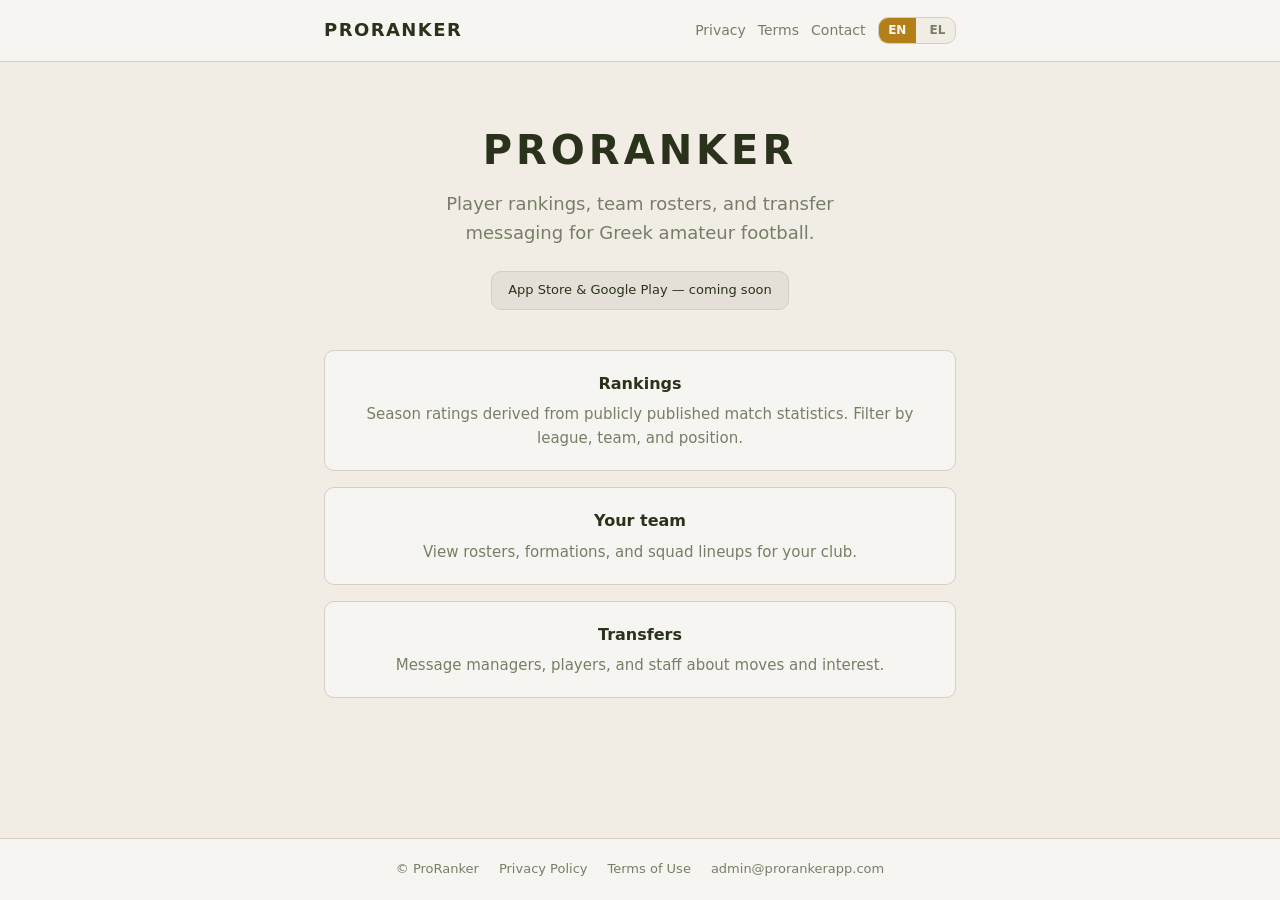
==== index.html @ 72dcf9c2 "Add static landing, privacy policy, and terms for prorankerapp.com. Cookie-free bilingual site style" ====
<!DOCTYPE html>
<html lang="en">
  <head>
    <meta charset="utf-8" />
    <meta name="viewport" content="width=device-width, initial-scale=1" />
    <meta name="description" content="ProRanker — player rankings, team rosters, and transfer messaging for Greek amateur football." />
    <title>ProRanker</title>
    <link rel="stylesheet" href="/assets/styles.css" />
  </head>
  <body>
    <div class="page-wrap">
      <header class="site-header">
        <div class="site-header-inner">
          <a class="wordmark" href="/">PRORANKER</a>
          <nav class="header-nav" aria-label="Site">
            <a href="/privacy">Privacy</a>
            <a href="/terms">Terms</a>
            <a href="mailto:admin@prorankerapp.com">Contact</a>
            <div class="lang-toggle" role="group" aria-label="Language">
              <button type="button" data-lang="en" aria-pressed="false">EN</button>
              <button type="button" data-lang="el" aria-pressed="false">EL</button>
            </div>
          </nav>
        </div>
      </header>

      <main>
        <div lang-block="en" class="hero">
          <h1>PRORANKER</h1>
          <p class="tagline">
            Player rankings, team rosters, and transfer messaging for Greek amateur football.
          </p>
          <span class="badge-coming">App Store &amp; Google Play — coming soon</span>

          <div class="features">
            <div class="feature-card">
              <h2>Rankings</h2>
              <p>
                Season ratings derived from publicly published match statistics. Filter by league,
                team, and position.
              </p>
            </div>
            <div class="feature-card">
              <h2>Your team</h2>
              <p>View rosters, formations, and squad lineups for your club.</p>
            </div>
            <div class="feature-card">
              <h2>Transfers</h2>
              <p>Message managers, players, and staff about moves and interest.</p>
            </div>
          </div>
        </div>

        <div lang-block="el" class="hero">
          <h1>PRORANKER</h1>
          <p class="tagline">
            Κατάταξη ποδοσφαιριστών, ρόστερ ομάδων και μηνύματα μεταγραφών για το ερασιτεχνικό
            ποδόσφαιρο στην Ελλάδα.
          </p>
          <span class="badge-coming">App Store &amp; Google Play — σύντομα</span>

          <div class="features">
            <div class="feature-card">
              <h2>Κατάταξη</h2>
              <p>
                Εποχιακές βαθμολογίες από δημόσια δημοσιευμένα στατιστικά αγώνων. Φίλτρα ανά
                πρωτάθλημα, ομάδα και θέση.
              </p>
            </div>
            <div class="feature-card">
              <h2>Η ομάδα σου</h2>
              <p>Ρόστερ, τακτικές και αρχική ενδεκάδα για τον σύλλογό σου.</p>
            </div>
            <div class="feature-card">
              <h2>Μεταγραφές</h2>
              <p>Μηνύματα με προπονητές, παίκτες και στελέχη για μεταγραφές και ενδιαφέρον.</p>
            </div>
          </div>
        </div>
      </main>

      <footer class="site-footer">
        <div class="site-footer-inner">
          <span lang-block="en">&copy; ProRanker</span>
          <span lang-block="el">&copy; ProRanker</span>
          <a href="/privacy" lang-block="en">Privacy Policy</a>
          <a href="/privacy" lang-block="el">Πολιτική απορρήτου</a>
          <a href="/terms" lang-block="en">Terms of Use</a>
          <a href="/terms" lang-block="el">Όροι χρήσης</a>
          <a href="mailto:admin@prorankerapp.com">admin@prorankerapp.com</a>
        </div>
      </footer>
    </div>
    <script src="/assets/lang.js"></script>
  </body>
</html>
---- assets/styles.css ----
/* ProRanker — tokens from fredric/lib/theme.ts / global.css */

:root {
  --background: hsl(38 33% 92%);
  --foreground: hsl(78 30% 15%);
  --card: hsl(38 25% 96%);
  --card-foreground: hsl(78 30% 15%);
  --primary: hsl(40 75% 40%);
  --primary-foreground: hsl(40 20% 98%);
  --secondary: hsl(38 20% 87%);
  --secondary-foreground: hsl(78 30% 15%);
  --muted: hsl(38 15% 82%);
  --muted-foreground: hsl(78 10% 45%);
  --accent: hsl(35 35% 24%);
  --accent-foreground: hsl(38 40% 96%);
  --border: hsl(38 15% 80%);
  --radius: 0.625rem;
  --max-width: 42rem;
  --font-sans: system-ui, -apple-system, BlinkMacSystemFont, 'Segoe UI', Roboto, sans-serif;
}

@media (prefers-color-scheme: dark) {
  :root {
    --background: hsl(0 0% 5%);
    --foreground: hsl(0 0% 98%);
    --card: hsl(0 0% 10%);
    --card-foreground: hsl(0 0% 98%);
    --primary: hsl(40 90% 50%);
    --primary-foreground: hsl(0 0% 5%);
    --secondary: hsl(0 0% 12%);
    --secondary-foreground: hsl(0 0% 98%);
    --muted: hsl(0 0% 15%);
    --muted-foreground: hsl(0 0% 64%);
    --accent: hsl(35 40% 22%);
    --accent-foreground: hsl(0 0% 98%);
    --border: hsl(0 0% 18%);
  }
}

*,
*::before,
*::after {
  box-sizing: border-box;
}

html {
  font-size: 16px;
  -webkit-text-size-adjust: 100%;
}

body {
  margin: 0;
  min-height: 100vh;
  font-family: var(--font-sans);
  background: var(--background);
  color: var(--foreground);
  line-height: 1.6;
}

a {
  color: var(--primary);
  text-decoration: none;
}

a:hover {
  text-decoration: underline;
}

.site-header {
  border-bottom: 1px solid var(--border);
  background: var(--card);
}

.site-header-inner {
  max-width: var(--max-width);
  margin: 0 auto;
  padding: 1rem 1.25rem;
  display: flex;
  align-items: center;
  justify-content: space-between;
  gap: 1rem;
}

.wordmark {
  font-size: 1.125rem;
  font-weight: 700;
  letter-spacing: 0.08em;
  color: var(--foreground);
  text-decoration: none;
}

.wordmark:hover {
  text-decoration: none;
}

.header-nav {
  display: flex;
  align-items: center;
  gap: 0.75rem;
  flex-wrap: wrap;
}

.header-nav a {
  font-size: 0.875rem;
  color: var(--muted-foreground);
}

.header-nav a:hover {
  color: var(--foreground);
}

.lang-toggle {
  display: flex;
  gap: 0.25rem;
  border: 1px solid var(--border);
  border-radius: var(--radius);
  overflow: hidden;
  background: var(--background);
}

.lang-toggle button {
  font-family: inherit;
  font-size: 0.75rem;
  font-weight: 600;
  padding: 0.35rem 0.6rem;
  border: none;
  background: transparent;
  color: var(--muted-foreground);
  cursor: pointer;
}

.lang-toggle button:hover {
  color: var(--foreground);
}

.lang-toggle button.active {
  background: var(--primary);
  color: var(--primary-foreground);
}

main {
  max-width: var(--max-width);
  margin: 0 auto;
  padding: 2rem 1.25rem 3rem;
}

.hero {
  text-align: center;
  padding: 2rem 0 2.5rem;
}

.hero h1 {
  font-size: 2.5rem;
  font-weight: 700;
  letter-spacing: 0.1em;
  margin: 0 0 1rem;
  line-height: 1.2;
}

.hero .tagline {
  font-size: 1.125rem;
  color: var(--muted-foreground);
  margin: 0 0 1.5rem;
  max-width: 28rem;
  margin-left: auto;
  margin-right: auto;
}

.badge-coming {
  display: inline-block;
  font-size: 0.8125rem;
  font-weight: 500;
  padding: 0.5rem 1rem;
  border-radius: var(--radius);
  border: 1px solid var(--border);
  background: var(--secondary);
  color: var(--secondary-foreground);
}

.features {
  display: grid;
  gap: 1rem;
  margin-top: 2.5rem;
}

.feature-card {
  padding: 1.25rem;
  border-radius: var(--radius);
  border: 1px solid var(--border);
  background: var(--card);
}

.feature-card h2 {
  font-size: 1rem;
  font-weight: 600;
  margin: 0 0 0.35rem;
}

.feature-card p {
  font-size: 0.9375rem;
  color: var(--muted-foreground);
  margin: 0;
}

.legal-page h1 {
  font-size: 1.75rem;
  font-weight: 700;
  margin: 0 0 0.5rem;
}

.legal-meta {
  font-size: 0.875rem;
  color: var(--muted-foreground);
  margin-bottom: 2rem;
}

.legal-page h2 {
  font-size: 1.125rem;
  font-weight: 600;
  margin: 1.75rem 0 0.5rem;
}

.legal-page p,
.legal-page li {
  font-size: 0.9375rem;
  margin: 0 0 0.75rem;
}

.legal-page ul {
  margin: 0 0 0.75rem;
  padding-left: 1.25rem;
}

.legal-page a {
  font-weight: 500;
}

/* Language blocks — toggled by lang.js */
[lang-block] {
  display: none;
}

[lang-block].lang-visible {
  display: block;
}

.site-footer {
  border-top: 1px solid var(--border);
  background: var(--card);
  margin-top: auto;
}

.site-footer-inner {
  max-width: var(--max-width);
  margin: 0 auto;
  padding: 1.25rem;
  font-size: 0.8125rem;
  color: var(--muted-foreground);
  display: flex;
  flex-wrap: wrap;
  gap: 0.5rem 1.25rem;
  align-items: center;
  justify-content: center;
}

.site-footer a {
  color: var(--muted-foreground);
}

.site-footer a:hover {
  color: var(--foreground);
}

.page-wrap {
  display: flex;
  flex-direction: column;
  min-height: 100vh;
}
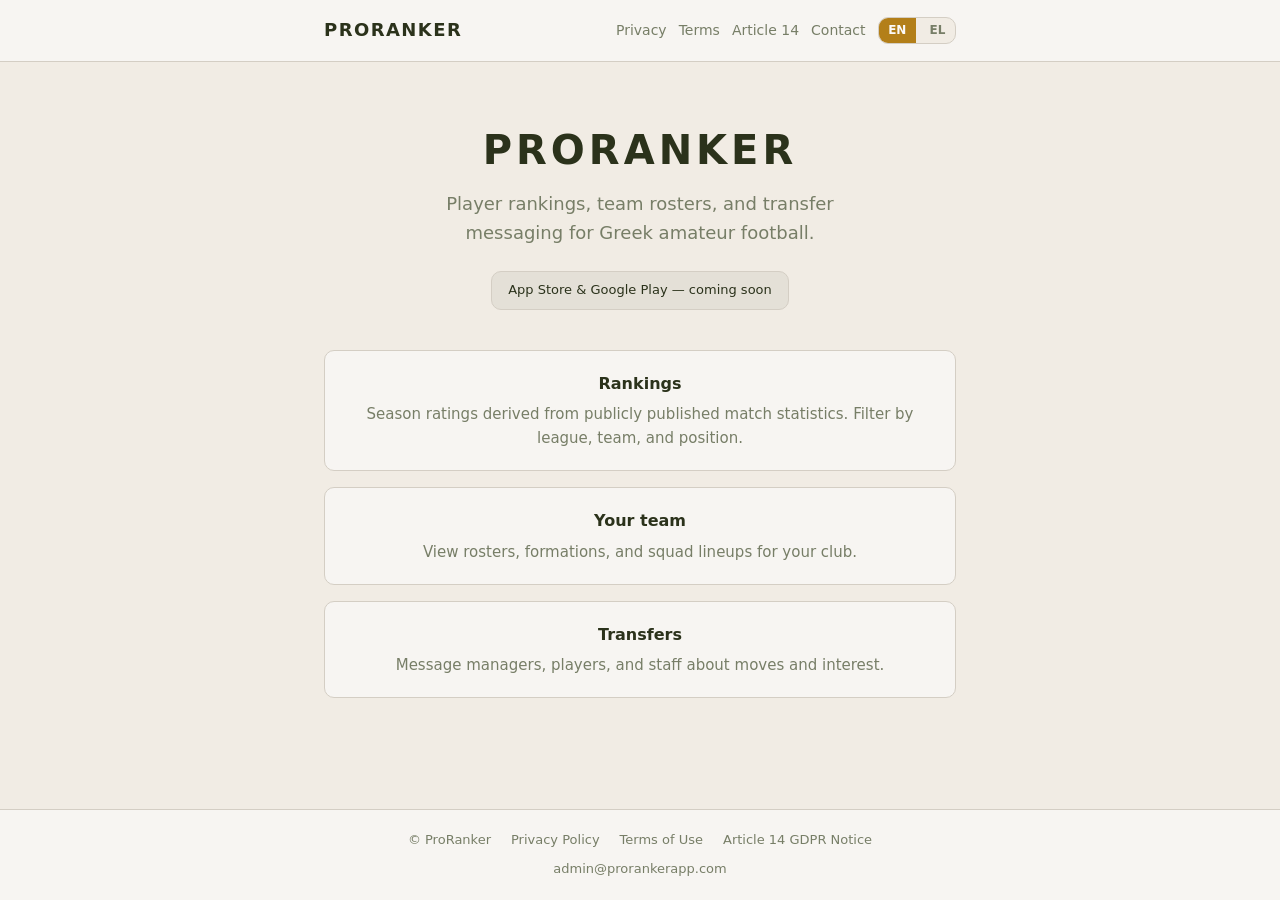
==== commit 211a928d: "Publish the October 16 legal drafts and an Article 14 GDPR notice. Co-authored-by: Cursor <cursorage" ====
--- a/index.html
+++ b/index.html
@@ -15,6 +15,7 @@
           <nav class="header-nav" aria-label="Site">
             <a href="/privacy">Privacy</a>
             <a href="/terms">Terms</a>
+            <a href="/article-14">Article 14</a>
             <a href="mailto:admin@prorankerapp.com">Contact</a>
             <div class="lang-toggle" role="group" aria-label="Language">
               <button type="button" data-lang="en" aria-pressed="false">EN</button>
@@ -87,6 +88,8 @@
           <a href="/privacy" lang-block="el">Πολιτική απορρήτου</a>
           <a href="/terms" lang-block="en">Terms of Use</a>
           <a href="/terms" lang-block="el">Όροι χρήσης</a>
+          <a href="/article-14" lang-block="en">Article 14 GDPR Notice</a>
+          <a href="/article-14" lang-block="el">Ενημέρωση άρθρου 14 ΓΚΠΔ</a>
           <a href="mailto:admin@prorankerapp.com">admin@prorankerapp.com</a>
         </div>
       </footer>
--- a/assets/styles.css
+++ b/assets/styles.css
@@ -220,10 +220,23 @@
   margin: 1.75rem 0 0.5rem;
 }
 
+.legal-page h3 {
+  font-size: 1rem;
+  font-weight: 600;
+  margin: 1.25rem 0 0.4rem;
+}
+
 .legal-page p,
-.legal-page li {
+.legal-page li,
+.legal-page td,
+.legal-page th {
   font-size: 0.9375rem;
   margin: 0 0 0.75rem;
+}
+
+.legal-page td,
+.legal-page th {
+  margin: 0;
 }
 
 .legal-page ul {
@@ -231,6 +244,31 @@
   padding-left: 1.25rem;
 }
 
+.legal-table-wrap {
+  overflow-x: auto;
+  margin: 0 0 1rem;
+}
+
+.legal-page table {
+  width: 100%;
+  min-width: 36rem;
+  border-collapse: collapse;
+  margin: 0;
+}
+
+.legal-page th,
+.legal-page td {
+  border: 1px solid var(--border);
+  padding: 0.5rem 0.6rem;
+  vertical-align: top;
+  text-align: left;
+}
+
+.legal-page th {
+  font-weight: 600;
+  background: var(--card);
+}
+
 .legal-page a {
   font-weight: 500;
 }
@@ -242,6 +280,10 @@
 
 [lang-block].lang-visible {
   display: block;
+}
+
+.site-footer-inner [lang-block].lang-visible {
+  display: inline;
 }
 
 .site-footer {
@@ -276,3 +318,24 @@
   flex-direction: column;
   min-height: 100vh;
 }
+
+/* In-app WebView (?embed=1): drop redundant nav/footer, keep lang toggle clear of the native close button. */
+html.embed .site-header-inner {
+  padding: 0.75rem 4.5rem 0.75rem 1.25rem;
+}
+
+html.embed .header-nav > a {
+  display: none;
+}
+
+html.embed .wordmark {
+  pointer-events: none;
+}
+
+html.embed .site-footer {
+  display: none;
+}
+
+html.embed main.legal-page {
+  padding-top: 1.25rem;
+}
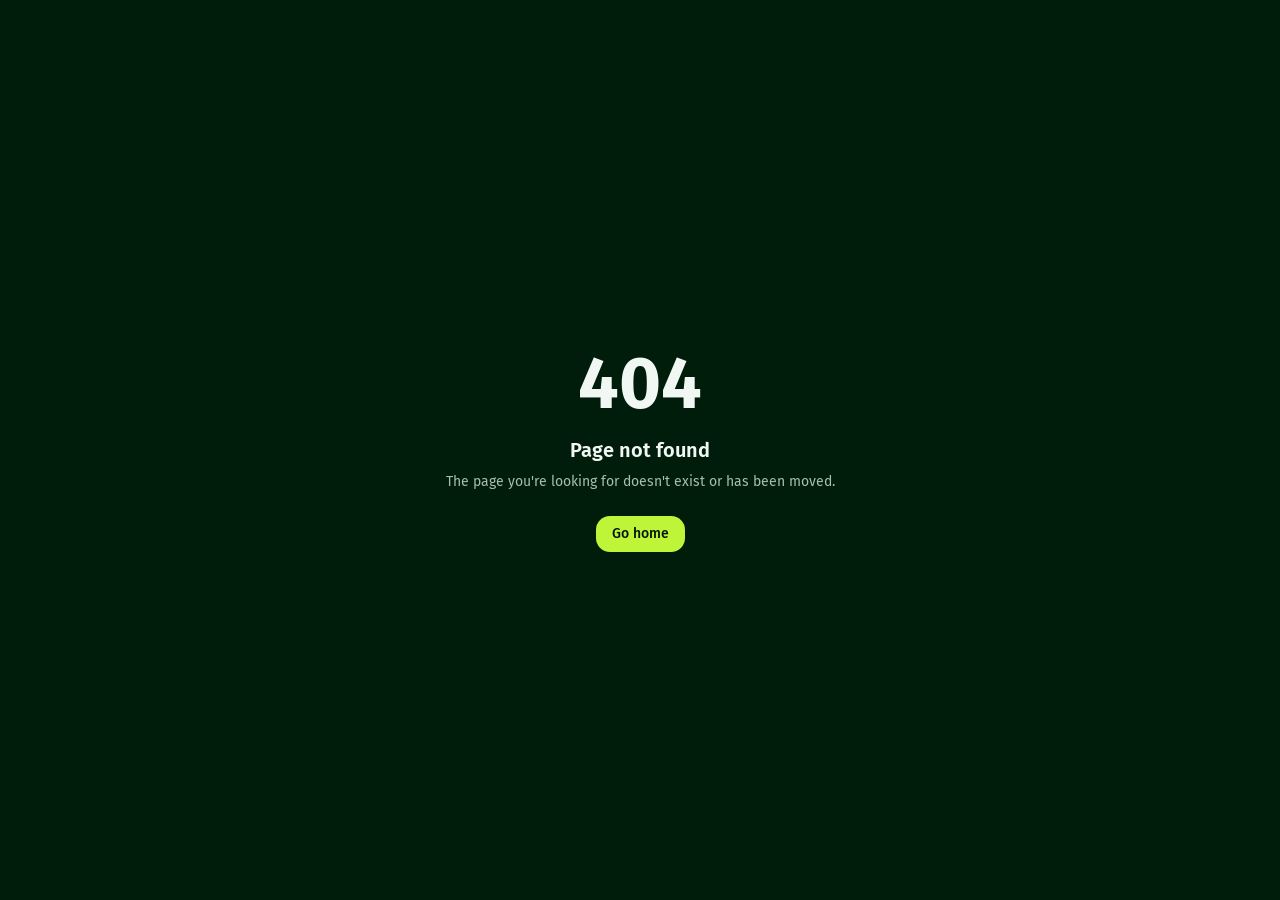
==== commit bacb3400: "Publish the Lovable landing page as the site homepage. Keep the existing legal pages and point the n" ====
--- a/index.html
+++ b/index.html
@@ -1,99 +1 @@
-<!DOCTYPE html>
-<html lang="en">
-  <head>
-    <meta charset="utf-8" />
-    <meta name="viewport" content="width=device-width, initial-scale=1" />
-    <meta name="description" content="ProRanker — player rankings, team rosters, and transfer messaging for Greek amateur football." />
-    <title>ProRanker</title>
-    <link rel="stylesheet" href="/assets/styles.css" />
-  </head>
-  <body>
-    <div class="page-wrap">
-      <header class="site-header">
-        <div class="site-header-inner">
-          <a class="wordmark" href="/">PRORANKER</a>
-          <nav class="header-nav" aria-label="Site">
-            <a href="/privacy">Privacy</a>
-            <a href="/terms">Terms</a>
-            <a href="/article-14">Article 14</a>
-            <a href="mailto:admin@prorankerapp.com">Contact</a>
-            <div class="lang-toggle" role="group" aria-label="Language">
-              <button type="button" data-lang="en" aria-pressed="false">EN</button>
-              <button type="button" data-lang="el" aria-pressed="false">EL</button>
-            </div>
-          </nav>
-        </div>
-      </header>
-
-      <main>
-        <div lang-block="en" class="hero">
-          <h1>PRORANKER</h1>
-          <p class="tagline">
-            Player rankings, team rosters, and transfer messaging for Greek amateur football.
-          </p>
-          <span class="badge-coming">App Store &amp; Google Play — coming soon</span>
-
-          <div class="features">
-            <div class="feature-card">
-              <h2>Rankings</h2>
-              <p>
-                Season ratings derived from publicly published match statistics. Filter by league,
-                team, and position.
-              </p>
-            </div>
-            <div class="feature-card">
-              <h2>Your team</h2>
-              <p>View rosters, formations, and squad lineups for your club.</p>
-            </div>
-            <div class="feature-card">
-              <h2>Transfers</h2>
-              <p>Message managers, players, and staff about moves and interest.</p>
-            </div>
-          </div>
-        </div>
-
-        <div lang-block="el" class="hero">
-          <h1>PRORANKER</h1>
-          <p class="tagline">
-            Κατάταξη ποδοσφαιριστών, ρόστερ ομάδων και μηνύματα μεταγραφών για το ερασιτεχνικό
-            ποδόσφαιρο στην Ελλάδα.
-          </p>
-          <span class="badge-coming">App Store &amp; Google Play — σύντομα</span>
-
-          <div class="features">
-            <div class="feature-card">
-              <h2>Κατάταξη</h2>
-              <p>
-                Εποχιακές βαθμολογίες από δημόσια δημοσιευμένα στατιστικά αγώνων. Φίλτρα ανά
-                πρωτάθλημα, ομάδα και θέση.
-              </p>
-            </div>
-            <div class="feature-card">
-              <h2>Η ομάδα σου</h2>
-              <p>Ρόστερ, τακτικές και αρχική ενδεκάδα για τον σύλλογό σου.</p>
-            </div>
-            <div class="feature-card">
-              <h2>Μεταγραφές</h2>
-              <p>Μηνύματα με προπονητές, παίκτες και στελέχη για μεταγραφές και ενδιαφέρον.</p>
-            </div>
-          </div>
-        </div>
-      </main>
-
-      <footer class="site-footer">
-        <div class="site-footer-inner">
-          <span lang-block="en">&copy; ProRanker</span>
-          <span lang-block="el">&copy; ProRanker</span>
-          <a href="/privacy" lang-block="en">Privacy Policy</a>
-          <a href="/privacy" lang-block="el">Πολιτική απορρήτου</a>
-          <a href="/terms" lang-block="en">Terms of Use</a>
-          <a href="/terms" lang-block="el">Όροι χρήσης</a>
-          <a href="/article-14" lang-block="en">Article 14 GDPR Notice</a>
-          <a href="/article-14" lang-block="el">Ενημέρωση άρθρου 14 ΓΚΠΔ</a>
-          <a href="mailto:admin@prorankerapp.com">admin@prorankerapp.com</a>
-        </div>
-      </footer>
-    </div>
-    <script src="/assets/lang.js"></script>
-  </body>
-</html>
+<!DOCTYPE html><html lang="en"><head><meta charSet="utf-8"/><meta name="viewport" content="width=device-width, initial-scale=1"/><link rel="preload" as="image" href="/pitch/soccer-p-icon.png"/><link rel="preload" as="image" href="/pitch/app-feed.png"/><link rel="preload" as="image" href="/pitch/app-rankings.png"/><link rel="preload" as="image" href="/pitch/app-lineup.png"/><link rel="preload" as="image" href="/pitch/app-player.png"/><link rel="stylesheet" href="/assets/styles-Crj28nYe.css" data-precedence="default"/><link rel="stylesheet" href="https://fonts.googleapis.com/css2?family=Fira+Sans+Condensed:ital,wght@1,200;1,800;1,900&amp;family=Fira+Sans:wght@400;500;700&amp;display=swap" data-precedence="default"/><title>ProRanker — Amateur football, real stats</title><meta name="description" content="ProRanker tracks every amateur footballer&#x27;s progress and stats. Like the manager games we played as kids — in real life."/><meta property="og:title" content="ProRanker — Amateur football, real stats"/><meta property="og:description" content="Player stats, rankings and healthy competition for amateur football."/><meta property="og:type" content="website"/><meta name="twitter:card" content="summary_large_image"/><link rel="modulepreload" href="/assets/index-DscxuThb.js"/><link rel="modulepreload" href="/assets/routes-S9fKz4pt.js"/><link rel="preconnect" href="https://fonts.googleapis.com"/><link rel="icon" type="image/png" href="/favicon.png"/></head><body><!--$--><div lang="el" class="min-h-screen bg-background font-sans text-foreground"><header class="fixed inset-x-0 top-0 z-20 border-b border-border bg-background/80 backdrop-blur"><div class="mx-auto flex max-w-6xl items-center justify-between px-6 py-4"><span class="flex items-center gap-3"><img src="/pitch/soccer-p-icon.png" alt="ProRanker logo" class="h-9 w-9 rounded-[10px] ring-1 ring-white/10 md:h-10 md:w-10"/><span class="font-display text-2xl italic tracking-tight"><span class="font-extralight">PRO</span><span class="font-black">RANKER</span></span></span><nav class="hidden items-center gap-6 text-sm font-bold md:flex" aria-label="Legal"><a href="/terms" class="text-muted-foreground underline-offset-4 transition hover:text-foreground hover:underline">Όροι χρήσης</a><a href="/privacy" class="text-muted-foreground underline-offset-4 transition hover:text-foreground hover:underline">Απόρρητο</a><a href="/article-14" class="text-muted-foreground underline-offset-4 transition hover:text-foreground hover:underline">Άρθρο 14</a><a href="/delete-account" class="text-muted-foreground underline-offset-4 transition hover:text-foreground hover:underline">Διαγραφή λογαριασμού</a><a href="mailto:admin@prorankerapp.com" class="text-muted-foreground underline-offset-4 transition hover:text-foreground hover:underline">Επικοινωνία</a></nav><div class="flex rounded-full border border-border p-1 text-sm font-bold"><button class="rounded-full px-3 py-1 transition bg-primary text-primary-foreground">ΕΛ</button><button class="rounded-full px-3 py-1 transition text-muted-foreground hover:text-foreground">EN</button></div></div></header><section class="pitch-lines relative flex min-h-screen items-center overflow-hidden px-6 pt-24"><video class="pointer-events-none absolute inset-0 h-full w-full object-cover opacity-30" src="/pitch/proranker_background.mp4" autoPlay="" loop="" muted="" playsInline="" aria-hidden="true"></video><div class="pointer-events-none absolute inset-0 backdrop-blur-[4px]" aria-hidden="true"></div><div class="relative mx-auto grid w-full max-w-6xl items-center gap-16 lg:grid-cols-[1.3fr_1fr]"><div><p class="mb-6 text-sm font-bold uppercase tracking-[0.25em] text-primary">Ερασιτεχνικό ποδόσφαιρο. Πραγματικά στατιστικά.</p><h1 class="font-display text-6xl font-black italic leading-[0.95] tracking-tight md:text-8xl"><span class="font-extralight">PRO</span>RANKER,<br/><span class="mt-2 inline-block -rotate-1 bg-primary px-4 text-primary-foreground">γίνε ορατός!</span></h1><p class="mt-12 font-display text-2xl font-black italic">Κατέβασέ το τώρα!</p><div class="mt-4 flex flex-wrap gap-4"><a href="https://apps.apple.com/gr/app/proranker/id6805402063" target="_blank" rel="noreferrer" class="inline-flex items-center gap-3 rounded-2xl border-2 border-foreground/80 px-6 py-3 transition hover:bg-foreground hover:text-background"><svg viewBox="0 0 24 24" class="h-7 w-7 fill-current" aria-hidden="true"><path d="M16.37 12.6c-.02-2.3 1.88-3.4 1.96-3.46-1.07-1.56-2.73-1.77-3.32-1.8-1.41-.14-2.76.83-3.47.83-.72 0-1.82-.81-2.99-.79-1.54.02-2.96.9-3.75 2.27-1.6 2.78-.41 6.9 1.15 9.15.76 1.1 1.67 2.34 2.86 2.3 1.15-.05 1.58-.74 2.97-.74 1.38 0 1.77.74 2.98.72 1.23-.02 2.01-1.12 2.76-2.23.87-1.28 1.23-2.52 1.25-2.58-.03-.01-2.39-.92-2.4-3.67zM14.1 5.86c.63-.77 1.06-1.83.94-2.89-.91.04-2.02.61-2.67 1.37-.58.67-1.1 1.76-.96 2.8 1.02.08 2.06-.52 2.69-1.28z"></path></svg><span class="text-left leading-tight"><span class="block text-xs">Download on the</span><span class="block text-lg font-bold">App Store</span></span></a><a href="https://play.google.com/store/apps/details?id=com.proranker.app" target="_blank" rel="noreferrer" class="inline-flex items-center gap-3 rounded-2xl border-2 border-foreground/80 px-6 py-3 transition hover:bg-foreground hover:text-background"><svg viewBox="0 0 24 24" class="h-7 w-7 fill-current" aria-hidden="true"><path d="M3.6 2.3c-.3.3-.4.7-.4 1.2v17c0 .5.1.9.4 1.2l9.5-9.7-9.5-9.7zm10.6 10.8 2.6 2.7-11.3 6.4 8.7-9.1zm0-2.2L5.5 1.8l11.3 6.4-2.6 2.7zm3.9-2 3 1.7c.9.5.9 1.3 0 1.8l-3 1.7-2.8-2.6 2.8-2.6z"></path></svg><span class="text-left leading-tight"><span class="block text-xs">Get it on</span><span class="block text-lg font-bold">Google Play</span></span></a></div></div><div class="animate-float relative mx-auto w-64 md:w-80"><div class="[filter:drop-shadow(0_2rem_3rem_oklch(0.9_0.21_125/0.25))]"><div class="relative rounded-[3rem] bg-phone p-2.5 shadow-2xl ring-1 ring-white/15"><div class="absolute -left-0.5 top-24 h-8 w-1 rounded-l-md bg-phone-edge"></div><div class="absolute -left-0.5 top-36 h-12 w-1 rounded-l-md bg-phone-edge"></div><div class="absolute -left-0.5 top-52 h-12 w-1 rounded-l-md bg-phone-edge"></div><div class="absolute -right-0.5 top-40 h-16 w-1 rounded-r-md bg-phone-edge"></div><div class="relative overflow-hidden rounded-[2.3rem] bg-phone"><img src="/pitch/app-feed.png" alt="ProRanker screen 1" class="aspect-[9/19] w-full object-cover transition-opacity duration-700 opacity-100"/><img src="/pitch/app-rankings.png" alt="ProRanker screen 2" class="aspect-[9/19] w-full object-cover transition-opacity duration-700 absolute inset-0 opacity-0"/><img src="/pitch/app-lineup.png" alt="ProRanker screen 3" class="aspect-[9/19] w-full object-cover transition-opacity duration-700 absolute inset-0 opacity-0"/><img src="/pitch/app-player.png" alt="ProRanker screen 4" class="aspect-[9/19] w-full object-cover transition-opacity duration-700 absolute inset-0 opacity-0"/><div class="absolute left-1/2 top-2.5 h-5 w-24 -translate-x-1/2 rounded-full bg-phone ring-1 ring-white/5"></div><div class="pointer-events-none absolute inset-0 rounded-[2.3rem] bg-gradient-to-br from-white/15 via-transparent to-transparent"></div></div></div></div><div class="mt-6 flex justify-center gap-2"><span class="h-1.5 rounded-full transition-all duration-500 w-6 bg-primary"></span><span class="h-1.5 rounded-full transition-all duration-500 w-1.5 bg-muted-foreground/40"></span><span class="h-1.5 rounded-full transition-all duration-500 w-1.5 bg-muted-foreground/40"></span><span class="h-1.5 rounded-full transition-all duration-500 w-1.5 bg-muted-foreground/40"></span></div></div></div></section><section class="px-6 py-28"><div class="mx-auto grid max-w-6xl gap-16 md:grid-cols-[1fr_1.4fr]"><div><h2 class="font-display text-5xl font-black italic">Τι είναι το ProRanker</h2><div class="mt-10 flex items-end gap-3"><span class="font-display text-9xl font-black italic leading-none text-primary">10</span><span class="pb-4 font-bold uppercase tracking-widest text-muted-foreground">χρόνια όραμα</span></div></div><div class="space-y-6 text-lg leading-relaxed text-muted-foreground"><p class="text-2xl font-medium text-foreground">Το ProRanker γεννήθηκε από το πάθος για το ερασιτεχνικό ποδόσφαιρο.</p><p class="">Πριν ακριβώς 10 χρόνια ο Δημήτρης Τζαβέλας είχε οραματιστεί μια εφαρμογή, η οποία θα μπορούσε να αντικατοπτρίσει την πρόοδο και τα στατιστικά του κάθε παίκτη και θα δημιουργούσε έναν υγιή και γόνιμο ανταγωνισμό σε αυτές τις κατηγορίες.</p><p class="">Σκοπός της είναι να υπάρξουν διάλογος και ανοιχτή επικοινωνία γύρω από τα δεδομένα κάθε παίκτη, με σκοπό την πρόοδο και την εξέλιξή του.</p><blockquote class="border-l-4 border-primary pl-6 font-display text-3xl font-extrabold italic text-foreground">“<!-- -->Κάτι σαν το manager που παίζαμε μικροί αλλά στη πραγματική ζωή.<!-- -->”<footer class="mt-3 font-sans text-base font-medium not-italic text-primary">— Δημήτρης Τζαβέλας</footer></blockquote></div></div></section><section class="border-t border-border bg-card px-6 py-28"><div class="mx-auto max-w-6xl"><h2 class="font-display text-5xl font-black italic">Η εφαρμογή</h2><div class="mt-14 flex snap-x gap-8 overflow-x-auto pb-6"><figure class="w-64 shrink-0 snap-start md:w-72"><div class="relative rounded-[3rem] bg-phone p-2.5 shadow-2xl ring-1 ring-white/15"><div class="absolute -left-0.5 top-24 h-8 w-1 rounded-l-md bg-phone-edge"></div><div class="absolute -left-0.5 top-36 h-12 w-1 rounded-l-md bg-phone-edge"></div><div class="absolute -left-0.5 top-52 h-12 w-1 rounded-l-md bg-phone-edge"></div><div class="absolute -right-0.5 top-40 h-16 w-1 rounded-r-md bg-phone-edge"></div><div class="relative overflow-hidden rounded-[2.3rem] bg-phone"><img src="/pitch/app-feed.png" alt="ProRanker screenshot 1" class="aspect-[9/19] w-full object-cover" loading="lazy"/><div class="absolute left-1/2 top-2.5 h-5 w-24 -translate-x-1/2 rounded-full bg-phone ring-1 ring-white/5"></div><div class="pointer-events-none absolute inset-0 rounded-[2.3rem] bg-gradient-to-br from-white/15 via-transparent to-transparent"></div></div></div><figcaption class="mt-4"><span class="font-display text-xl font-black italic text-primary">01</span><p class="mt-2 text-sm leading-relaxed text-muted-foreground">Live νέα, για μεταγραφές, αποτελέσματα αγωνιστικών και βαθμολογίες.</p></figcaption></figure><figure class="w-64 shrink-0 snap-start md:w-72"><div class="relative rounded-[3rem] bg-phone p-2.5 shadow-2xl ring-1 ring-white/15"><div class="absolute -left-0.5 top-24 h-8 w-1 rounded-l-md bg-phone-edge"></div><div class="absolute -left-0.5 top-36 h-12 w-1 rounded-l-md bg-phone-edge"></div><div class="absolute -left-0.5 top-52 h-12 w-1 rounded-l-md bg-phone-edge"></div><div class="absolute -right-0.5 top-40 h-16 w-1 rounded-r-md bg-phone-edge"></div><div class="relative overflow-hidden rounded-[2.3rem] bg-phone"><img src="/pitch/app-rankings.png" alt="ProRanker screenshot 2" class="aspect-[9/19] w-full object-cover" loading="lazy"/><div class="absolute left-1/2 top-2.5 h-5 w-24 -translate-x-1/2 rounded-full bg-phone ring-1 ring-white/5"></div><div class="pointer-events-none absolute inset-0 rounded-[2.3rem] bg-gradient-to-br from-white/15 via-transparent to-transparent"></div></div></div><figcaption class="mt-4"><span class="font-display text-xl font-black italic text-primary">02</span><p class="mt-2 text-sm leading-relaxed text-muted-foreground">Κατάταξη παικτών ανά κατηγορία και όμιλο, όπως διαμορφώνεται εβδομαδιαία.</p></figcaption></figure><figure class="w-64 shrink-0 snap-start md:w-72"><div class="relative rounded-[3rem] bg-phone p-2.5 shadow-2xl ring-1 ring-white/15"><div class="absolute -left-0.5 top-24 h-8 w-1 rounded-l-md bg-phone-edge"></div><div class="absolute -left-0.5 top-36 h-12 w-1 rounded-l-md bg-phone-edge"></div><div class="absolute -left-0.5 top-52 h-12 w-1 rounded-l-md bg-phone-edge"></div><div class="absolute -right-0.5 top-40 h-16 w-1 rounded-r-md bg-phone-edge"></div><div class="relative overflow-hidden rounded-[2.3rem] bg-phone"><img src="/pitch/app-lineup.png" alt="ProRanker screenshot 3" class="aspect-[9/19] w-full object-cover" loading="lazy"/><div class="absolute left-1/2 top-2.5 h-5 w-24 -translate-x-1/2 rounded-full bg-phone ring-1 ring-white/5"></div><div class="pointer-events-none absolute inset-0 rounded-[2.3rem] bg-gradient-to-br from-white/15 via-transparent to-transparent"></div></div></div><figcaption class="mt-4"><span class="font-display text-xl font-black italic text-primary">03</span><p class="mt-2 text-sm leading-relaxed text-muted-foreground">Εργαλείο Προπονητή/Ομάδας για την δημιουργία εντεκάδας και στρατηγικής.</p></figcaption></figure><figure class="w-64 shrink-0 snap-start md:w-72"><div class="relative rounded-[3rem] bg-phone p-2.5 shadow-2xl ring-1 ring-white/15"><div class="absolute -left-0.5 top-24 h-8 w-1 rounded-l-md bg-phone-edge"></div><div class="absolute -left-0.5 top-36 h-12 w-1 rounded-l-md bg-phone-edge"></div><div class="absolute -left-0.5 top-52 h-12 w-1 rounded-l-md bg-phone-edge"></div><div class="absolute -right-0.5 top-40 h-16 w-1 rounded-r-md bg-phone-edge"></div><div class="relative overflow-hidden rounded-[2.3rem] bg-phone"><img src="/pitch/app-player.png" alt="ProRanker screenshot 4" class="aspect-[9/19] w-full object-cover" loading="lazy"/><div class="absolute left-1/2 top-2.5 h-5 w-24 -translate-x-1/2 rounded-full bg-phone ring-1 ring-white/5"></div><div class="pointer-events-none absolute inset-0 rounded-[2.3rem] bg-gradient-to-br from-white/15 via-transparent to-transparent"></div></div></div><figcaption class="mt-4"><span class="font-display text-xl font-black italic text-primary">04</span><p class="mt-2 text-sm leading-relaxed text-muted-foreground">Προσωπικό προφίλ κάθε παίκτη με την βαθμολογία του και τα στατιστικά του.</p></figcaption></figure></div></div></section><footer class="border-t border-border px-6 py-10 text-center text-sm text-muted-foreground"><nav class="flex flex-wrap justify-center gap-x-6 gap-y-2 font-bold" aria-label="Legal"><a href="/terms" class="underline-offset-4 transition hover:text-foreground hover:underline">Όροι χρήσης</a><a href="/privacy" class="underline-offset-4 transition hover:text-foreground hover:underline">Απόρρητο</a><a href="/article-14" class="underline-offset-4 transition hover:text-foreground hover:underline">Άρθρο 14</a><a href="/delete-account" class="underline-offset-4 transition hover:text-foreground hover:underline">Διαγραφή λογαριασμού</a><a href="mailto:admin@prorankerapp.com" class="underline-offset-4 transition hover:text-foreground hover:underline">Επικοινωνία</a></nav><p class="mt-4">© <!-- -->2026<!-- --> ProRanker · <!-- -->Φτιαγμένο με πάθος για το ερασιτεχνικό ποδόσφαιρο.</p></footer></div><script>(function(a,f){let l;try{l=JSON.parse(sessionStorage.getItem(a)||"{}")}catch{return}const n=l?.[f||history.state?.__TSR_key];let c=!1;for(const t in n){const e=n[t],o=e?.scrollX,s=e?.scrollY;if(Number.isFinite(o)&&Number.isFinite(s)){if(t==="window")scrollTo(o,s),c=!0;else if(t)try{const r=document.querySelector(t);r&&(r.scrollLeft=o,r.scrollTop=s)}catch{}}}if(c)return;const i=location.hash.slice(1);if(i){const t=history.state?.__hashScrollIntoViewOptions??!0;if(t){const e=document.getElementById(i);e&&e.scrollIntoView(t)}return}scrollTo(0,0)})("tsr-scroll-restoration-v1_3");document.currentScript.remove()</script><!--/$--><script data-tsr-stream-part="">(self.$R=self.$R||{})["tsr"]=[];self.$_TSR={h(){this.hydrated=!0,this.c()},e(){this.streamEnded=!0,this.c()},c(){this.hydrated&&this.streamEnded&&(delete self.$_TSR,delete self.$R.tsr)},p(e){this.initialized?e():this.buffer.push(e)},buffer:[]};$_TSR.router=($R=>$R[0]={manifest:$R[1]={routes:$R[2]={__root__:$R[3]={preloads:$R[4]=["/assets/index-DscxuThb.js"],scripts:$R[5]=[$R[6]={attrs:$R[7]={type:"module",async:!0,src:"/assets/index-DscxuThb.js"}}]},"/":$R[8]={preloads:$R[9]=["/assets/routes-S9fKz4pt.js"]}}},matches:$R[10]=[$R[11]={i:"__root__ ",u:1794250000258,s:"success",ssr:!0},$R[12]={i:"  ",u:1794250000258,s:"success",ssr:!0}]})($R["tsr"]);$_TSR.e();{let s=document.currentScript,p;while((p=s.previousElementSibling)&&p.hasAttribute('data-tsr-stream-part'))p.remove();s.remove()}</script><script type="module" async="" src="/assets/index-DscxuThb.js"></script><script>document.currentScript.remove();/*$tsr-stream-boundary*/</script></body></html>
